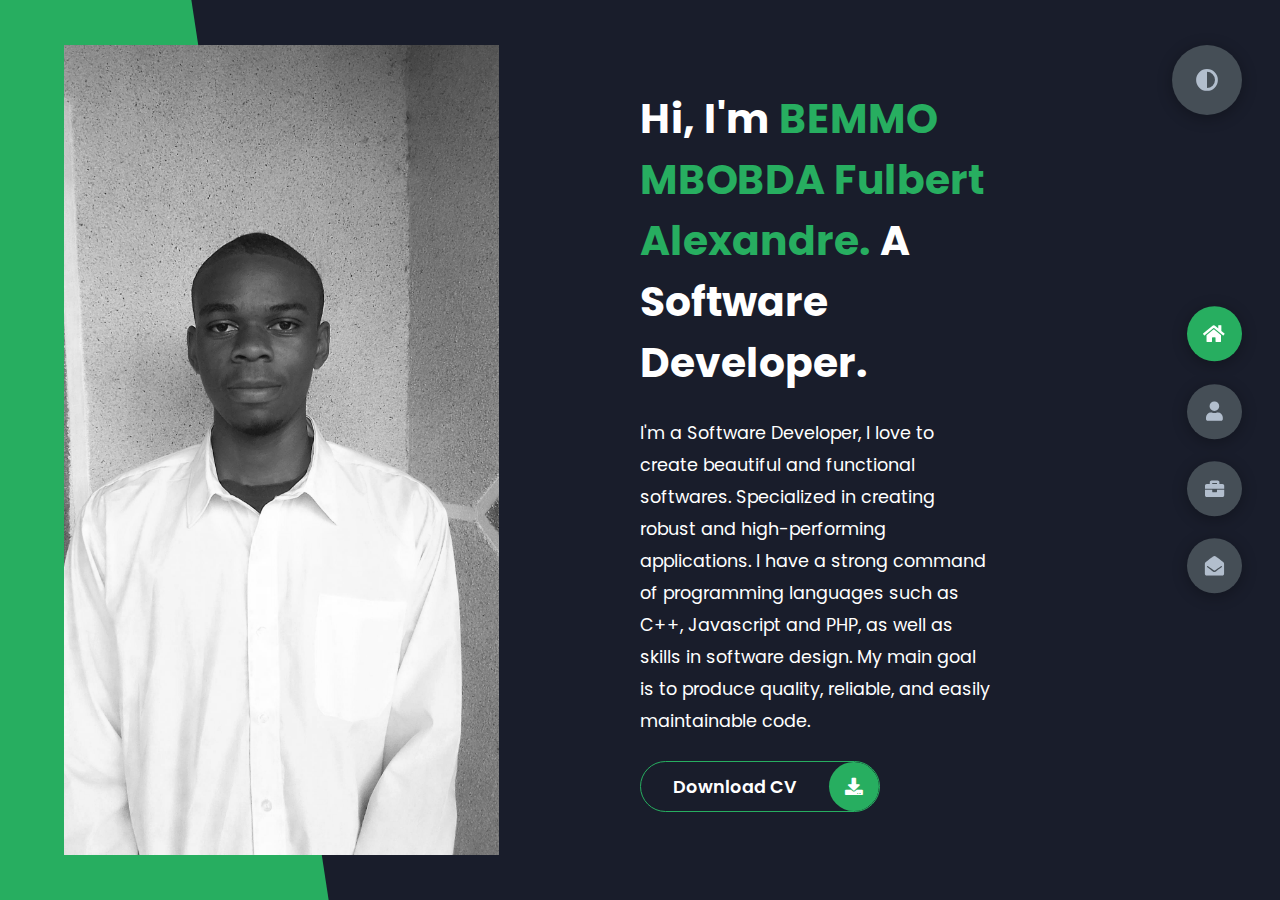
==== index.html @ bd7109de "first commit" ====
<!DOCTYPE html>
<html lang="en">
<head>
    <meta charset="UTF-8">
    <meta http-equiv="X-UA-Compatible" content="IE=edge">
    <meta name="viewport" content="width=device-width, initial-scale=1.0">
    <title>BEMMO MBOBDA Fulbert Alexandre | Portfolio</title>
    <link rel="stylesheet" href="styles/styles.css">
    <link rel="preconnect" href="https://fonts.googleapis.com">
    <link rel="preconnect" href="https://fonts.gstatic.com" crossorigin>
    <link rel="stylesheet" href="https://cdnjs.cloudflare.com/ajax/libs/font-awesome/5.15.4/css/all.min.css" integrity="sha512-1ycn6IcaQQ40/MKBW2W4Rhis/DbILU74C1vSrLJxCq57o941Ym01SwNsOMqvEBFlcgUa6xLiPY/NS5R+E6ztJQ==" crossorigin="anonymous" referrerpolicy="no-referrer" />
    <link href="https://fonts.googleapis.com/css2?family=Poppins:wght@400;500;600;700;800&display=swap" rel="stylesheet">
</head>
<body class="main-content">
    <header class="container header active" id="home">
        <div class="header-content">
            <div class="left-header">
                <div class="h-shape"></div>
                <div class="image">
                    <img src="img/hero.png" alt="hero">
                </div>
            </div>
            <div class="right-header">
                <h1 class="name">
                    Hi, I'm <span>BEMMO MBOBDA Fulbert Alexandre.</span>
                    A Software Developer.
                </h1>
                <p>
                    I'm a Software Developer, I love to create beautiful and functional softwares.
                    Specialized in creating robust and high-performing applications. I have a strong command of programming languages such as C++, Javascript and PHP, as well as skills in software design. My main goal is to produce quality, reliable, and easily maintainable code.
                </p>
                <div class="btn-con">
                    <a href="https://pdfhost.io/v/vjZk5BAKe_cv_BEMMO_MBOBDA_new" class="main-btn">
                        <span class="btn-text">Download CV</span>
                        <span class="btn-icon"><i class="fas fa-download"></i></span>
                    </a>
                </div>
            </div>
        </div>
    </header>
    <main>
        <section class="container about" id="about">
            <div class="main-title">
                <h2>About <span>me</span><span class="bg-text">my stats</span></h2>
            </div>
            <div class="about-container">
                <div class="left-about">
                    <h4>Information About me</h4>
                    <p>
                        I am a skilled software developer who has gained valuable experience in software creation and maintenance. I pursued an academic education in computer science at Fotso Victor Institute of Bandjoun University, where I successfully obtained my degree.
                        <br/><br/> Through this program, I developed a strong understanding of software engineering principles and practical programming skills. Throughout my professional journey, I have worked on various projects, allowing me to acquire expertise in designing and developing high-quality software applications.
                    </p>
                    <div class="btn-con">
                        <a href="https://pdfhost.io/v/vjZk5BAKe_cv_BEMMO_MBOBDA_new" class="main-btn">
                            <span class="btn-text">Download CV</span>
                            <span class="btn-icon"><i class="fas fa-download"></i></span>
                        </a>
                    </div>
                </div>
                <!--<div class="right-about">
                    <div class="about-item">
                        <div class="abt-text">
                            <p class="large-text">650+</p>
                            <p class="small-text">Projects <br /> Completed</p>
                        </div>
                    </div>
                    <div class="about-item">
                        <div class="abt-text">
                            <p class="large-text">10+</p>
                            <p class="small-text">Years of <br /> experience</p>
                        </div>
                    </div>
                    <div class="about-item">
                        <div class="abt-text">
                            <p class="large-text">300+</p>
                            <p class="small-text">Happy <br /> Clients</p>
                        </div>
                    </div>
                    <div class="about-item">
                        <div class="abt-text">
                            <p class="large-text">400+</p>
                            <p class="small-text">Customer <br /> reviews</p>
                        </div>
                    </div>
                </div>
            </div>-->
            <div class="about-stats">
                <h4 class="stat-title">My Skills</h4>
                <div class="progress-bars">
                    <div class="progress-bar">
                        <p class="prog-title">html5</p>
                        <div class="progress-con">
                            <p class="prog-text">80%</p>
                            <div class="progress">
                                <span class="html"></span>
                            </div>
                        </div>
                    </div>
                    <div class="progress-bar">
                        <p class="prog-title">css3</p>
                        <div class="progress-con">
                            <p class="prog-text">95%</p>
                            <div class="progress">
                                <span class="css"></span>
                            </div>
                        </div>
                    </div>
                    <div class="progress-bar">
                        <p class="prog-title">javascript</p>
                        <div class="progress-con">
                            <p class="prog-text">75%</p>
                            <div class="progress">
                                <span class="js"></span>
                            </div>
                        </div>
                    </div>
                    <div class="progress-bar">
                        <p class="prog-title">AngularJS</p>
                        <div class="progress-con">
                            <p class="prog-text">60%</p>
                            <div class="progress">
                                <span class="angular"></span>
                            </div>
                        </div>
                    </div>
                    <div class="progress-bar">
                        <p class="prog-title">NodeJS</p>
                        <div class="progress-con">
                            <p class="prog-text">60%</p>
                            <div class="progress">
                                <span class="node"></span>
                            </div>
                        </div>
                    </div>
                    <div class="progress-bar">
                        <p class="prog-title">PHP</p>
                        <div class="progress-con">
                            <p class="prog-text">75%</p>
                            <div class="progress">
                                <span class="php"></span>
                            </div>
                        </div>
                    </div>
                </div>
            </div>
            <h4 class="stat-title">My Timeline</h4>
            <div class="timeline">
                <div class="timeline-item">
                    <div class="tl-icon">
                        <i class="fas fa-briefcase"></i>
                    </div>
                    <p class="tl-duration">2022</p>
                    <h5>Computer Science Assistant<span> - Megasoft Sarl</span></h5>
                    <p>
                        In this role, I have been involved in several operations, including conducting trainings, performing tests, and developing functionalities for their recruitment platform.
                    </p>
                </div>
                
            </div>
        </section>
        <section class="container" id="portfolio">
            <div class="main-title">
                <h2>My <span>Portfolio</span><span class="bg-text">My Work</span></h2>
            </div>
            <p class="port-text">
                Here is some of my work that I've done in various programming languages.
            </p>
            <div class="portfolios">
                <div class="portfolio-item">
                    <div class="image">
                        <img src="img/port1.jpg" alt="">
                    </div>
                    <div class="hover-items">
                        <h3>Project Source</h3>
                        <div class="icons">
                            <a href="https://github.com/bemmoFulbert/artisans_relationnel_pfe" class="icon">
                                <i class="fab fa-github"></i>
                            </a>
                            <a href="https://oneclickwork.netlify.app/" class="icon">
                                <i class="fa fa-eye"></i>
                            </a>
                            <!--<a href="#" class="icon">
                                <i class="fab fa-youtube"></i>
                            </a>-->
                        </div>
                    </div>
                </div>
                <div class="portfolio-item">
                    <div class="image">
                        <img src="img/port2.jpg" alt="">
                    </div>
                    <div class="hover-items">
                        <h3>Project Source</h3>
                        <div class="icons">
                            <a href="https://github.com/bemmofulbert/mini-Mapping-manager" class="icon">
                                <i class="fab fa-github"></i>
                            </a>
                            <a href="https://web-mapping-bybemmo.netlify.app" class="icon">
                                <i class="fa fa-eye"></i>
                            </a>
                            <!--<a href="#" class="icon">
                                <i class="fab fa-youtube"></i>
                            </a>-->
                        </div>
                    </div>
                </div>
                <div class="portfolio-item">
                    <div class="image">
                        <img src="img/port3.jpg" alt="">
                    </div>
                    <div class="hover-items">
                        <h3>Project Source</h3>
                        <div class="icons">
                            <a href="https://github.com/bemmofulbert/Vernam_crypt_App" class="icon">
                                <i class="fab fa-github"></i>
                            </a>
                            <a href="https://drive.google.com/file/d/1dM6NeYhZx0k7aj2zr95EEn2MNGWi4FIO/view?usp=sharing" class="icon">
                                <i class="fa fa-eye"></i>
                            </a>
                            <!--<a href="#" class="icon">
                                <i class="fab fa-youtube"></i>
                            </a>-->
                        </div>
                    </div>
                </div>
                
            </div>
        </section>
        <!-- <section class="container" id="blogs">
            <div class="blogs-content">
                <div class="main-title">
                    <h2>My <span>Blogs</span><span class="bg-text">My Blogs</span></h2>
                </div>
                <div class="blogs">
                    <div class="blog">
                        <img src="img/port6.jpg" alt="">
                        <div class="blog-text">
                            <h4>
                                How to Create Your Own Website
                            </h4>
                            <p>
                                Lorem ipsum dolor sit, amet consectetur adipisicing elit. 
                                Doloribus natus voluptas, eos obcaecati recusandae amet?
                            </p>
                        </div>
                    </div>
                    <div class="blog">
                        <img src="img/blog1.jpg" alt="">
                        <div class="blog-text">
                            <h4>
                                How to Become an Expert in Web Design
                            </h4>
                            <p>
                                Lorem ipsum dolor sit, amet consectetur adipisicing elit. 
                                Doloribus natus voluptas, eos obcaecati recusandae amet?
                            </p>
                        </div>
                    </div>
                    <div class="blog">
                        <img src="img/blog2.jpg" alt="">
                        <div class="blog-text">
                            <h4>
                                Become a Web Designer in 10 Days
                            </h4>
                            <p>
                                Lorem ipsum dolor sit, amet consectetur adipisicing elit. 
                                Doloribus natus voluptas, eos obcaecati recusandae amet?
                            </p>
                        </div>
                    </div>
                    <div class="blog">
                        <img src="img/blog3.jpg" alt="">
                        <div class="blog-text">
                            <h4>
                                Debbuging made easy with Web Inspector
                            </h4>
                            <p>
                                Lorem ipsum dolor sit, amet consectetur adipisicing elit. 
                                Doloribus natus voluptas, eos obcaecati recusandae amet?
                            </p>
                        </div>
                    </div>
                    <div class="blog">
                        <img src="img/port1.jpg" alt="">
                        <div class="blog-text">
                            <h4>
                                Get started with Web Design and UI Design
                            </h4>
                            <p>
                                Lorem ipsum dolor sit, amet consectetur adipisicing elit. 
                                Doloribus natus voluptas, eos obcaecati recusandae amet?
                            </p>
                        </div>
                    </div>
                    <div class="blog">
                        <img src="img/port3.jpg" alt="">
                        <div class="blog-text">
                            <h4>
                                This is what you need to know about Web Design
                            </h4>
                            <p>
                                Lorem ipsum dolor sit, amet consectetur adipisicing elit. 
                                Doloribus natus voluptas, eos obcaecati recusandae amet?
                            </p>
                        </div>
                    </div>
                </div>
            </div>
        </section> -->
        <section class="container contact" id="contact">
            <div class="contact-container">
                <div class="main-title">
                    <h2>Contact <span>Me</span><span class="bg-text">Contact</span></h2>
                </div>
                <div class="contact-content-con">
                    <div class="left-contact">
                        <h4>Contact me here</h4>
                        <p>
                            More information for contact me.
                        </p>
                        <div class="contact-info">
                            <div class="contact-item">
                                <div class="icon">
                                    <i class="fas fa-map-marker-alt"></i>
                                    <span>Location</span>
                                </div>
                                <p>
                                    : Cameroon, Yaoundé
                                </p>
                            </div>
                            <div class="contact-item">
                                <div class="icon">
                                    <i class="fas fa-envelope"></i>
                                    <span>Email</span>
                                </div>
                                <p>
                                    <span>: bemmofulbert@gmail.com</span>
                                </p>
                            </div>
                            <div class="contact-item">
                                <div class="icon">
                                    <i class="fas fa-user-graduate"></i>
                                    <span>Education</span>
                                </div>
                                <p>
                                    <span>: IUT-FV, Bandjoun</span>
                                </p>
                            </div>
                            <div class="contact-item">
                                <div class="icon">
                                    <i class="fas fa-phone"></i>
                                    <span>Mobile Number</span>
                                </div>
                                <p>
                                    <span>: +237 682193157</span>
                                </p>
                            </div>
                            <div class="contact-item">
                                <div class="icon">
                                    <i class="fas fa-globe-africa"></i>
                                    <span>Languages</span>
                                </div>
                                <p>
                                    <span>: Afrikaans, Français, English</span>
                                </p>
                            </div>
                        </div>
                        <div class="contact-icons">
                            <div class="contact-icon">
                                <!--<a href="www.facebook.com" target="_blank">
                                    <i class="fab fa-facebook-f"></i>
                                </a>-->
                                <a href="https://twitter.com/BemmoFulbe22071" target="_blank">
                                    <i class="fab fa-twitter"></i>
                                </a>
                                <a href="https://www.linkedin.com/in/fulbert-alexandre-bemmo-mbobda-8a370023b/" target="_blank">
                                    <i class="fab fa-linkedin"></i>
                                </a>
                                <a href="https://github.com/bemmofulbert" target="_blank">
                                    <i class="fab fa-github"></i>
                                </a>
                                <!--<a href="#" target="_blank">
                                    <i class="fab fa-youtube"></i>
                                </a>-->
                            </div>
                        </div>
                    </div>
                    <div class="right-contact">
                        <form action="" class="contact-form" id="contact-form">
                            <div class="input-control i-c-2">
                                <input type="text" id="name_sender" required placeholder="YOUR NAME">
                                <input type="email" id="email_sender" required placeholder="YOUR EMAIL">
                            </div>
                            <div class="input-control">
                                <input type="text" id="subject_sender" required placeholder="ENTER SUBJECT">
                            </div>
                            <div class="input-control">
                                <textarea name="" cols="15" rows="8" id="message_sender" placeholder="Message Here..."></textarea>
                            </div>
                            <div class="submit-btn">
                            	<a class="main-btn">
                                    <input type="submit" class="btn-text" id="sendMail" value="Send Message" />
                                    <span class="btn-icon" id="butSendIcon" ><i class="fas fa-envelope"></i></span>
                                </a>
                            </div>
                            <br><br>
                            <div class="submit-btn">
                                <a href="https://pdfhost.io/v/vjZk5BAKe_cv_BEMMO_MBOBDA_new" class="main-btn">
                                    <span class="btn-text">Download CV</span>
                                    <span class="btn-icon"><i class="fas fa-download"></i></span>
                                </a>
                            </div>
                        </form>
                    </div>
                </div>
            </div>
        </section>
    </main>

    <div class="controls">
        <div class="control active-btn" data-id="home" >
            <i class="fas fa-home"></i>
        </div>
        <div class="control" data-id="about">
            <i class="fas fa-user"></i>
        </div>
        <div class="control" data-id="portfolio">
            <i class="fas fa-briefcase"></i>
        </div>
        <!--<div class="control" data-id="blogs">
            <i class="far fa-newspaper"></i>
        </div>-->
        <div class="control" data-id="contact">
            <i class="fas fa-envelope-open"></i>
        </div>
    </div>
    <div class="theme-btn">
        <i class="fas fa-adjust"></i>
    </div>
    <script src="app.js"></script>
    <script src="js/send_mail.js"></script>
</body>
</html>
---- styles/styles.css ----
* {
  margin: 0;
  padding: 0;
  box-sizing: border-box;
  list-style: none;
}

:root {
  --color-primary: #191d2b;
  --color-secondary: #27AE60;
  --color-white: #FFFFFF;
  --color-black: #000;
  --color-grey0: #f8f8f8;
  --color-grey-1: #dbe1e8;
  --color-grey-2: #b2becd;
  --color-grey-3: #6c7983;
  --color-grey-4: #454e56;
  --color-grey-5: #2a2e35;
  --color-grey-6: #12181b;
  --br-sm-2: 14px;
  --box-shadow-1: 0 3px 15px rgba(0,0,0,.3);
}

.light-mode {
  --color-primary: #FFFFFF;
  --color-secondary: #F56692;
  --color-white: #454e56;
  --color-black: #000;
  --color-grey0: #f8f8f8;
  --color-grey-1: #6c7983;
  --color-grey-2: #6c7983;
  --color-grey-3: #6c7983;
  --color-grey-4: #454e56;
  --color-grey-5: #f8f8f8;
  --color-grey-6: #12181b;
}

body {
  background-color: var(--color-primary);
  font-family: "Poppins", sans-serif;
  font-size: 1.1rem;
  color: var(--color-white);
  transition: all 0.4s ease-in-out;
}

a {
  display: inline-block;
  text-decoration: none;
  color: inherit;
  font-family: inherit;
}

header {
  min-height: 100vh;
  color: var(--color-white);
  overflow: hidden;
  padding: 0 !important;
}

section {
  min-height: 100vh;
  width: 100%;
  position: absolute;
  left: 0;
  top: 0;
  padding: 3rem 18rem;
}

.container {
  display: none;
  transform: translateY(-100%) scale(0);
  transition: all 0.4s ease-in-out;
  background-color: var(--color-primary);
}

.active {
  display: block;
  animation: appear 1s ease-in-out;
  transform: translateY(0) scaleY(1);
}
@keyframes appear {
  0% {
    transform: translateY(-100%) scaleY(0);
  }
  100% {
    transform: translateY(0) scaleY(1);
  }
}

.controls {
  position: fixed;
  z-index: 10;
  top: 50%;
  right: 3%;
  display: flex;
  flex-direction: column;
  align-items: center;
  justify-content: center;
  transform: translateY(-50%);
}
.controls .control {
  padding: 1rem;
  cursor: pointer;
  background-color: var(--color-grey-4);
  width: 55px;
  height: 55px;
  border-radius: 50%;
  display: flex;
  justify-content: center;
  align-items: center;
  margin: 0.7rem 0;
  box-shadow: var(--box-shadow-1);
}
.controls .control i {
  font-size: 1.2rem;
  color: var(--color-grey-2);
  pointer-events: none;
}
.controls .active-btn {
  background-color: var(--color-secondary);
  transition: all 0.4s ease-in-out;
}
.controls .active-btn i {
  color: var(--color-white);
}

.theme-btn {
  top: 5%;
  right: 3%;
  width: 70px;
  height: 70px;
  border-radius: 50%;
  background-color: var(--color-grey-4);
  cursor: pointer;
  position: fixed;
  display: flex;
  justify-content: center;
  align-items: center;
  box-shadow: 0 3px 15px rgba(0, 0, 0, 0.3);
  transition: all 0.1s ease-in-out;
}
.theme-btn:active {
  transform: translateY(-3px);
}
.theme-btn i {
  font-size: 1.4rem;
  color: var(--color-grey-2);
  pointer-events: none;
}

/*Header-content*/
.header-content {
  display: grid;
  grid-template-columns: repeat(2, 1fr);
  min-height: 100vh;
}
.header-content .left-header {
  display: flex;
  align-items: center;
  position: relative;
}
.header-content .left-header .h-shape {
  transition: all 0.4s ease-in-out;
  width: 65%;
  height: 100%;
  background-color: var(--color-secondary);
  position: absolute;
  left: 0;
  top: 0;
  z-index: -1;
  clip-path: polygon(0 0, 46% 0, 79% 100%, 0% 100%);
}
.header-content .left-header .image {
  border-radius: var(--br-sm-2);
  height: 90%;
  width: 68%;
  margin-left: 4rem;
  background-color: var(--color-black);
  transition: all 0.4s ease-in-out;
}
.header-content .left-header .image img {
  width: 100%;
  height: 100%;
  object-fit: cover;
  transition: all 0.4s ease-in-out;
  filter: grayscale(100%);
}
.header-content .left-header .image img:hover {
  filter: grayscale(0);
}
.header-content .right-header {
  display: flex;
  flex-direction: column;
  justify-content: center;
  padding-right: 18rem;
}
.header-content .right-header .name {
  font-size: 2.55rem;
}
.header-content .right-header .name span {
  color: var(--color-secondary);
}
.header-content .right-header p {
  margin: 1.5rem 0;
  line-height: 2rem;
}

/*About*/
.about-container {
  display: grid;
  grid-template-columns: repeat(2, 1fr);
  padding-top: 3.5rem;
  padding-bottom: 5rem;
}
.about-container .right-about {
  display: grid;
  grid-template-columns: repeat(2, 1fr);
  grid-gap: 2rem;
}
.about-container .right-about .about-item {
  border: 1px solid var(--color-grey-5);
  border-radius: 5px;
  transition: all 0.4s ease-in-out;
  box-shadow: 1px 2px 15px rgba(0, 0, 0, 0.1);
}
.about-container .right-about .about-item:hover {
  cursor: default;
  transform: translateY(-5px);
  border: 1px solid var(--color-secondary);
  box-shadow: 1px 4px 15px rgba(0, 0, 0, 0.32);
}
.about-container .right-about .about-item .abt-text {
  padding: 1.5rem;
  display: flex;
  flex-direction: column;
}
.about-container .right-about .about-item .abt-text .large-text {
  font-size: 3rem;
  font-weight: 700;
  color: var(--color-secondary);
}
.about-container .right-about .about-item .abt-text .small-text {
  padding-left: 3rem;
  position: relative;
  text-transform: uppercase;
  font-size: 1.2rem;
  color: var(--color-grey-1);
  letter-spacing: 2px;
}
.about-container .right-about .about-item .abt-text .small-text::before {
  content: "";
  position: absolute;
  left: 0;
  top: 15px;
  width: 2rem;
  height: 2px;
  background-color: var(--color-grey-5);
}
.about-container .left-about {
  padding-right: 5rem;
}
.about-container .left-about p {
  line-height: 2rem;
  padding: 1rem;
  color: var(--color-grey-1);
}
.about-container .left-about h4 {
  font-size: 2rem;
  text-transform: uppercase;
}

.about-stats {
  padding-bottom: 4rem;
}
.about-stats .progress-bars {
  display: grid;
  grid-template-columns: repeat(2, 1fr);
  grid-gap: 2rem;
}
.about-stats .progress-bars .progress-bar {
  display: flex;
  flex-direction: column;
}
.about-stats .progress-bars .progress-bar .prog-title {
  text-transform: uppercase;
  font-weight: 500;
}
.about-stats .progress-bars .progress-bar .progress-con {
  display: flex;
  align-items: center;
}
.about-stats .progress-bars .progress-bar .progress-con .prog-text {
  color: var(--color-grey-2);
}
.about-stats .progress-bars .progress-bar .progress-con .progress {
  width: 100%;
  height: 0.45rem;
  background-color: var(--color-grey-4);
  margin-left: 1rem;
  position: relative;
}
.about-stats .progress-bars .progress-bar .progress-con .progress span {
  position: absolute;
  top: 0;
  left: 0;
  height: 100%;
  background-color: var(--color-secondary);
  transition: all 0.4s ease-in-out;
  width: 60%;
}
.about-stats .progress-bars .progress-bar .progress-con .progress .html {
  width: 80%;
}
.about-stats .progress-bars .progress-bar .progress-con .progress .css {
  width: 95%;
}
.about-stats .progress-bars .progress-bar .progress-con .progress .js {
  width: 75%;
}
.about-stats .progress-bars .progress-bar .progress-con .progress .angular {
  width: 60%;
}
.about-stats .progress-bars .progress-bar .progress-con .progress .node {
  width: 60%;
}
.about-stats .progress-bars .progress-bar .progress-con .progress .php {
  width: 75%;
}

.stat-title {
  text-transform: uppercase;
  font-size: 1.4rem;
  text-align: center;
  padding: 3.5rem 0;
  position: relative;
}
.stat-title::before {
  content: "";
  position: absolute;
  left: 50%;
  top: 0;
  width: 40%;
  height: 1px;
  background-color: var(--color-grey-5);
  transform: translateX(-50%);
}

/*Timeline*/
.timeline {
  display: grid;
  grid-template-columns: repeat(2, 1fr);
  grid-gap: 2rem;
  padding-bottom: 3rem;
}
.timeline .timeline-item {
  position: relative;
  padding-left: 3rem;
  border-left: 1px solid var(--color-grey-5);
}
.timeline .timeline-item .tl-icon {
  position: absolute;
  left: -27px;
  top: 0;
  background-color: var(--color-secondary);
  width: 50px;
  height: 50px;
  border-radius: 50%;
  display: flex;
  align-items: center;
  justify-content: center;
}
.timeline .timeline-item .tl-icon i {
  font-size: 1.3rem;
}
.timeline .timeline-item .tl-duration {
  padding: 0.2rem 0.6rem;
  background-color: var(--color-grey-5);
  border-radius: 15px;
  display: inline-block;
  font-size: 0.8rem;
  text-transform: uppercase;
  font-weight: 500;
}
.timeline .timeline-item h5 {
  padding: 1rem 0;
  text-transform: uppercase;
  font-size: 1.3rem;
  font-weight: 600;
}
.timeline .timeline-item h5 span {
  color: var(--color-grey-2);
  font-weight: 500;
  font-size: 1.2rem;
}
.timeline .timeline-item p {
  color: var(--color-grey-2);
}

.port-text {
  padding: 2rem 0;
  text-align: center;
}

.portfolios {
  display: grid;
  grid-template-columns: repeat(3, 1fr);
  grid-gap: 2rem;
  margin-top: 3rem;
}
.portfolios .portfolio-item {
  position: relative;
  border-radius: 15px;
}
.portfolios .portfolio-item img {
  width: 100%;
  height: 300px;
  object-fit: cover;
  border-radius: 15px;
}
.portfolios .portfolio-item .hover-items {
  width: 100%;
  height: 100%;
  background-color: var(--color-secondary);
  position: absolute;
  left: 0;
  top: 0;
  border-radius: 15px;
  display: flex;
  justify-content: center;
  align-items: center;
  flex-direction: column;
  opacity: 0;
  transform: scale(0);
  transition: all 0.4s ease-in-out;
}
.portfolios .portfolio-item .hover-items h3 {
  font-size: 1.5rem;
  color: var(--color-white);
  margin-bottom: 1.5rem;
}
.portfolios .portfolio-item .hover-items .icons {
  display: flex;
  justify-content: center;
  align-items: center;
}
.portfolios .portfolio-item .hover-items .icons .icon {
  background-color: var(--color-primary);
  border-radius: 50%;
  width: 50px;
  height: 50px;
  display: flex;
  align-items: center;
  justify-content: center;
  margin: 0 1rem;
  cursor: pointer;
  transition: all 0.4s ease-in-out;
}
.portfolios .portfolio-item .hover-items .icons .icon i {
  font-size: 1.5rem;
  color: var(--color-white);
  margin: 0 1rem;
}
.portfolios .portfolio-item .hover-items .icons .icon:hover {
  background-color: var(--color-white);
}
.portfolios .portfolio-item .hover-items .icons .icon:hover i {
  color: var(--color-primary);
}

.portfolio-item:hover .hover-items {
  opacity: 1;
  transform: scale(1);
}

.blogs {
  display: grid;
  grid-template-columns: repeat(3, 1fr);
  grid-gap: 2rem;
  margin-top: 3rem;
}
.blogs .blog {
  position: relative;
  background-color: var(--color-grey-5);
  border-radius: 5px;
  box-shadow: 1px 1px 20px rgba(0, 0, 0, 0.1);
  transition: all 0.4s ease-in-out;
}
.blogs .blog:hover {
  box-shadow: 1px 1px 20px rgba(0, 0, 0, 0.3);
  transform: translateY(-5px);
  transition: all 0.4s ease-in-out;
}
.blogs .blog:hover img {
  filter: grayscale(0);
  transform: scale(1.1);
  box-shadow: 0px 4px 15px rgba(0, 0, 0, 0.8);
}
.blogs .blog img {
  width: 100%;
  height: 300px;
  object-fit: cover;
  border-top-left-radius: 5px;
  border-top-right-radius: 5px;
  filter: grayscale(100%);
  transition: all 0.4s ease-in-out;
}
.blogs .blog .blog-text {
  margin-top: -7px;
  padding: 1.1rem;
  border-top: 8px solid var(--color-secondary);
}
.blogs .blog .blog-text h4 {
  font-size: 1.5rem;
  margin-bottom: 0.7rem;
  transition: all 0.4s ease-in-out;
  cursor: pointer;
}
.blogs .blog .blog-text h4:hover {
  color: var(--color-secondary);
}
.blogs .blog .blog-text p {
  color: var(--color-grey-2);
  line-height: 2rem;
  padding-bottom: 1rem;
}

.contact-content-con {
  display: flex;
  padding-top: 3.5rem;
}
.contact-content-con .left-contact {
  flex: 2;
}
.contact-content-con .left-contact h4 {
  margin-top: 1rem;
  font-size: 2rem;
  text-transform: uppercase;
}
.contact-content-con .left-contact p {
  margin: 1rem 0;
  line-height: 2rem;
}
.contact-content-con .left-contact .contact-info .contact-item {
  display: flex;
  align-items: center;
  justify-content: space-between;
}
.contact-content-con .left-contact .contact-info .contact-item p {
  margin: 0.3rem 0 !important;
  padding: 0 !important;
}
.contact-content-con .left-contact .contact-info .contact-item .icon {
  display: grid;
  grid-template-columns: 40px 1fr;
}
.contact-content-con .left-contact .contact-info .contact-item .icon i {
  display: flex;
  align-items: center;
  font-size: 1.3rem;
}
.contact-content-con .left-contact .contact-icon {
  display: flex;
  margin-top: 2rem;
}
.contact-content-con .left-contact .contact-icon a {
  display: flex;
  align-items: center;
  color: var(--color-white);
  background-color: var(--color-grey-5);
  cursor: pointer;
  justify-content: center;
  width: 50px;
  height: 50px;
  border-radius: 50%;
  margin: 0 0.4rem;
  transition: all 0.4s ease-in-out;
}
.contact-content-con .left-contact .contact-icon a:hover {
  background-color: var(--color-secondary);
}
.contact-content-con .left-contact .contact-icon a:hover i {
  color: var(--color-primary);
}
.contact-content-con .left-contact .contact-icon a i {
  display: flex;
  align-items: center;
  justify-content: center;
  font-size: 1.3rem;
}
.contact-content-con .right-contact {
  flex: 3;
  margin-left: 3rem;
}
.contact-content-con .right-contact .input-control {
  margin: 1.5rem 0;
}
.contact-content-con .right-contact .input-control input, .contact-content-con .right-contact .input-control textarea {
  border-radius: 30px;
  font-weight: inherit;
  font-size: inherit;
  font-family: inherit;
  padding: 0.8rem 1.1rem;
  outline: none;
  border: none;
  background-color: var(--color-grey-5);
  width: 100%;
  color: var(--color-white);
  resize: none;
}
.contact-content-con .right-contact .i-c-2 {
  display: flex;
}
.contact-content-con .right-contact .i-c-2 :last-child {
  margin-left: 1.5rem;
}
.contact-content-con .right-contact .submit-btn {
  display: flex;
  justify-content: flex-start;
}

/*Independed components*/
.btn-con {
  display: flex;
  align-self: flex-start;
}

.main-btn {
  border-radius: 30px;
  color: inherit;
  font-weight: 600;
  position: relative;
  border: 1px solid var(--color-secondary);
  display: flex;
  align-self: flex-start;
  align-items: center;
  overflow: hidden;
}
.main-btn .btn-text {
  padding: 0 2rem;
}
.main-btn .btn-icon {
  background-color: var(--color-secondary);
  display: flex;
  align-items: center;
  justify-content: center;
  border-radius: 50%;
  padding: 1rem;
}
.main-btn::before {
  content: "";
  position: absolute;
  top: 0;
  right: 0;
  transform: translateX(100%);
  transition: all 0.4s ease-out;
  z-index: -1;
}
.main-btn:hover {
  transition: all 0.4s ease-out;
}
.main-btn:hover::before {
  width: 100%;
  height: 100%;
  background-color: var(--color-secondary);
  transform: translateX(0);
  transition: all 0.4s ease-out;
}

.main-title {
  text-align: center;
}
.main-title h2 {
  position: relative;
  text-transform: uppercase;
  font-size: 4rem;
  font-weight: 700;
}
.main-title h2 span {
  color: var(--color-secondary);
}
.main-title h2 .bg-text {
  position: absolute;
  top: 50%;
  left: 50%;
  color: var(--color-grey-5);
  transition: all 0.4s ease-in-out;
  z-index: -1;
  transform: translate(-50%, -50%);
  font-weight: 800;
  font-size: 6.3rem;
}

.about-container .left-about p {
  padding-left: 0;
}

@media screen and (max-width: 600px) {
  header {
    padding: 0 !important;
  }

  .theme-btn {
    width: 50px;
    height: 50px;
  }

  .header-content {
    grid-template-columns: repeat(1, 1fr);
    padding-bottom: 6rem;
  }

  .left-header .h-shape {
    display: none;
  }

  .right-header {
    grid-row: 1;
    padding-right: 0rem !important;
    width: 90%;
    margin: 0 auto;
  }
  .right-header .name {
    font-size: 2.5rem !important;
    text-align: center;
    padding-top: 3rem;
  }

  .header-content .left-header .image {
    margin: 0 auto;
    width: 90%;
  }

  .controls {
    top: auto;
    bottom: 0;
    flex-direction: row;
    justify-content: center;
    left: 50%;
    transform: translateX(-50%);
    width: 100%;
    background-color: var(--color-grey-5);
  }
  .controls .control {
    margin: 1rem 0.3rem;
  }

  .about-container {
    grid-template-columns: repeat(1, 1fr);
  }
  .about-container .right-about {
    grid-template-columns: repeat(1, 1fr);
    padding-top: 2.5rem;
  }
  .about-container .left-about {
    padding-right: 0;
  }
  .about-container .left-about p {
    padding-left: 0;
  }

  .timeline {
    grid-template-columns: repeat(1, 1fr);
    padding-bottom: 6rem;
  }

  .container {
    padding: 2rem 2.5rem !important;
  }

  .about-stats .progress-bars {
    grid-template-columns: repeat(1, 1fr);
  }

  .portfolios {
    grid-template-columns: repeat(1, 1fr);
    padding-bottom: 6rem;
    margin-top: 1rem;
  }

  .blogs {
    grid-template-columns: repeat(1, 1fr);
    padding-bottom: 6rem;
  }

  .contact-content-con {
    flex-direction: column;
  }
  .contact-content-con .right-contact {
    margin-left: 0;
    margin-top: 2.5rem;
  }

  .contact-content-con .right-contact .i-c-2 {
    flex-direction: column;
  }

  .contact-content-con .right-contact .i-c-2 :last-child {
    margin-left: 0;
    margin-top: 1.5rem;
  }

  .contact-content-con .right-contact {
    margin-bottom: 6rem;
  }

  .contact-item {
    flex-direction: column;
    margin: 1rem 0;
  }
  .contact-item p {
    font-size: 15px;
    color: var(--color-grey-2);
  }
  .contact-item span {
    font-size: 15px;
  }
  .contact-item .icon {
    grid-template-columns: 25px 1fr;
  }

  .main-title h2 {
    font-size: 2rem;
  }
  .main-title h2 span {
    font-size: 2.3rem;
  }
  .main-title h2 .bg-text {
    font-size: 2.3rem;
  }
}
@media screen and (max-width: 1432px) {
  .container {
    padding: 7rem 11rem;
  }

  .contact-content-con {
    flex-direction: column;
  }
  .contact-content-con .right-contact {
    margin-left: 0;
    margin-top: 2.5rem;
  }

  .contact-content-con .right-contact .i-c-2 {
    flex-direction: column;
  }

  .contact-content-con .right-contact .i-c-2 :last-child {
    margin-left: 0;
    margin-top: 1.5rem;
  }

  .contact-content-con .right-contact {
    margin-bottom: 6rem;
  }

  .main-title h2 .bg-text {
    font-size: 5.5rem;
  }
}
@media screen and (max-width: 1250px) {
  .blogs {
    grid-template-columns: repeat(2, 1fr);
    margin-top: 6rem;
  }

  .portfolios {
    grid-template-columns: repeat(2, 1fr);
  }

  .header-content .right-header {
    padding-right: 9rem;
  }
}
@media screen and (max-width: 660px) {
  .blogs {
    grid-template-columns: repeat(1, 1fr);
  }

  .portfolios {
    grid-template-columns: repeat(1, 1fr);
  }
}
@media screen and (max-width: 1070px) {
  .about-container {
    grid-template-columns: repeat(1, 1fr);
  }
  .about-container .right-about {
    padding-top: 2.5rem;
  }

  .main-title h2 {
    font-size: 4rem;
  }
  .main-title h2 span {
    font-size: 4rem;
  }
  .main-title h2 .bg-text {
    font-size: 4.5rem;
  }
}
@media screen and (max-width: 970px) {
  .container {
    padding: 7rem 6rem;
  }

  .about-container .left-about {
    padding-right: 0rem;
  }

  .header-content {
    grid-template-columns: repeat(1, 1fr);
    padding-bottom: 6rem;
  }

  .left-header .h-shape {
    display: none;
  }
  .left-header .image {
    width: 90% !important;
    margin: 0 auto !important;
  }

  .right-header {
    grid-row: 1;
    padding-right: 0rem !important;
    width: 90%;
    margin: 0 auto;
  }
  .right-header .name {
    font-size: 2.5rem !important;
    text-align: center;
    padding-top: 3rem;
  }
}
@media screen and (max-width: 700px) {
  .container {
    padding: 7rem 3rem;
  }

  .about-stats .progress-bars {
    grid-template-columns: repeat(1, 1fr);
  }

  .about-container .right-about {
    grid-template-columns: repeat(1, 1fr);
  }

  .timeline {
    grid-template-columns: repeat(1, 1fr);
  }

  .main-title h2 {
    font-size: 3rem;
  }
  .main-title h2 span {
    font-size: 3rem;
  }
  .main-title h2 .bg-text {
    font-size: 4rem;
  }
}

input[class="btn-text"] {
	border : none;
	background: none;
	color: white;
	color: inherit;
	font-weight: 600;
	font-family: inherit;
	font-size: 1.1rem;
	height: 110%;
	cursor: pointer;
}

/*# sourceMappingURL=styles.css.map */
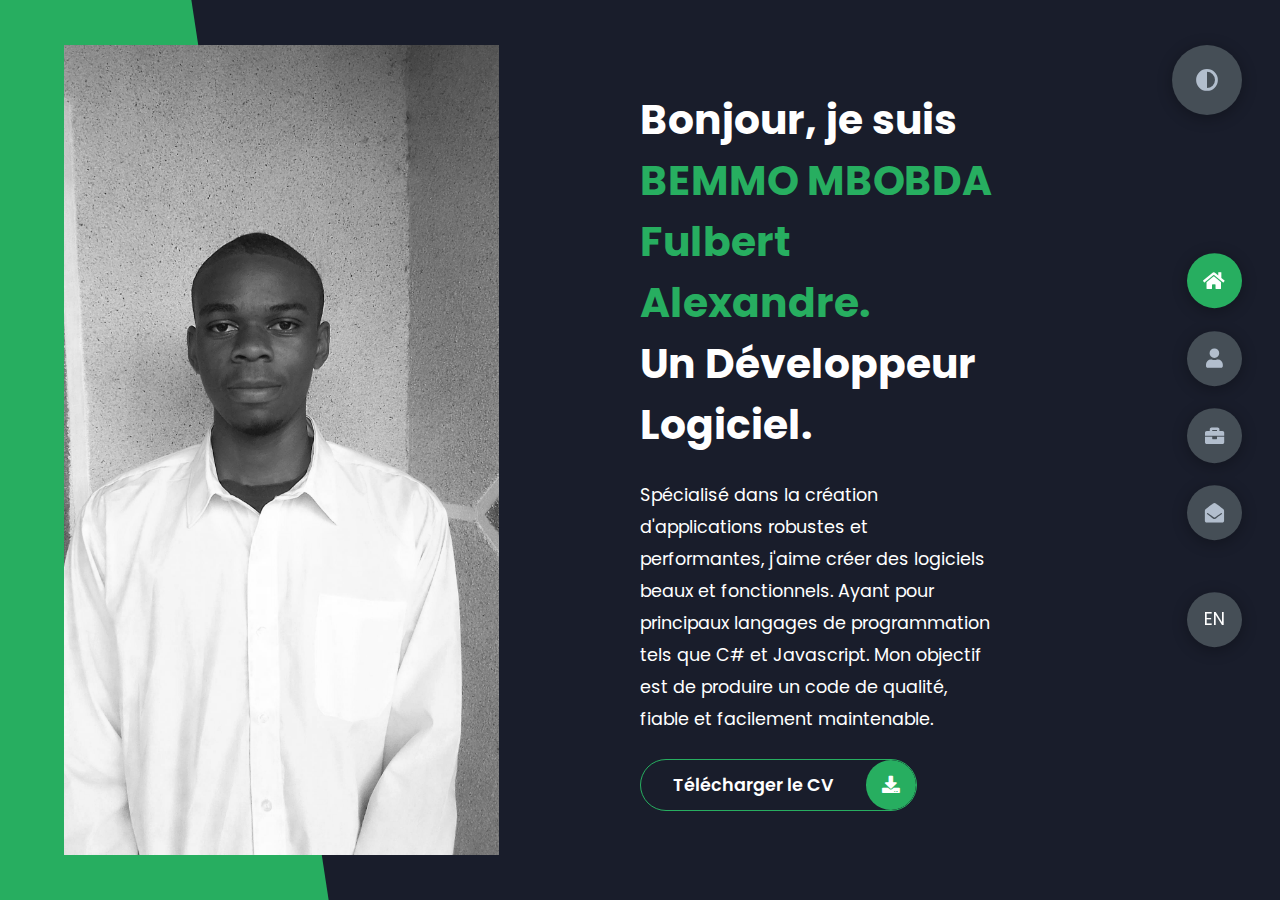
==== commit 70f0839e: "updates of carrier and lang" ====
--- a/index.html
+++ b/index.html
@@ -1,5 +1,5 @@
 <!DOCTYPE html>
-<html lang="en">
+<html lang="fr">
 <head>
     <meta charset="UTF-8">
     <meta http-equiv="X-UA-Compatible" content="IE=edge">
@@ -17,21 +17,21 @@
             <div class="left-header">
                 <div class="h-shape"></div>
                 <div class="image">
-                    <img src="img/hero.png" alt="hero">
+                    <img src="img/hero.png" alt="BEMMO MBOBDA Fulbert Alexandre">
                 </div>
             </div>
             <div class="right-header">
                 <h1 class="name">
-                    Hi, I'm <span>BEMMO MBOBDA Fulbert Alexandre.</span>
-                    A Software Developer.
+                    Bonjour, je suis <span>BEMMO MBOBDA Fulbert Alexandre.</span><br>
+                    Un Développeur Logiciel.
                 </h1>
                 <p>
-                    I'm a Software Developer, I love to create beautiful and functional softwares.
-                    Specialized in creating robust and high-performing applications. I have a strong command of programming languages such as C++, Javascript and PHP, as well as skills in software design. My main goal is to produce quality, reliable, and easily maintainable code.
+                    Spécialisé dans la création d'applications robustes et performantes, j'aime créer des logiciels beaux et fonctionnels.
+                    Ayant pour principaux langages de programmation tels que C# et Javascript. Mon objectif est de produire un code de qualité, fiable et facilement maintenable.
                 </p>
                 <div class="btn-con">
-                    <a href="https://pdfhost.io/v/vjZk5BAKe_cv_BEMMO_MBOBDA_new" class="main-btn">
-                        <span class="btn-text">Download CV</span>
+                    <a href="https://pdfhost.io/v/aXC4pAhF9_BEMMO_MBOBDA_cv" class="main-btn">
+                        <span class="btn-text">Télécharger le CV</span>
                         <span class="btn-icon"><i class="fas fa-download"></i></span>
                     </a>
                 </div>
@@ -41,175 +41,237 @@
     <main>
         <section class="container about" id="about">
             <div class="main-title">
-                <h2>About <span>me</span><span class="bg-text">my stats</span></h2>
+                <h2>À <span>propos</span><span class="bg-text">mes Stats</span></h2>
             </div>
             <div class="about-container">
                 <div class="left-about">
-                    <h4>Information About me</h4>
+                    <h4>Informations à mon sujet</h4>
                     <p>
-                        I am a skilled software developer who has gained valuable experience in software creation and maintenance. I pursued an academic education in computer science at Fotso Victor Institute of Bandjoun University, where I successfully obtained my degree.
-                        <br/><br/> Through this program, I developed a strong understanding of software engineering principles and practical programming skills. Throughout my professional journey, I have worked on various projects, allowing me to acquire expertise in designing and developing high-quality software applications.
+                        Je suis un développeur logiciel qualifié qui a acquis une expérience précieuse dans la création et la maintenance de logiciels. J'ai suivi une formation académique en informatique à l'Institut Fotso Victor de l'Université de Bandjoun, où j'ai obtenu un DUT puis une licence informatique.
+                        <br/><br/> Grâce à ce programme, j'ai développé une solide compréhension des principes de l'ingénierie logicielle et des compétences pratiques en programmation. Tout au long de mon parcours professionnel, j'ai travaillé sur divers projets, ce qui m'a permis d'acquérir une expertise dans la conception et le développement d'applications logicielles de haute qualité.
                     </p>
                     <div class="btn-con">
-                        <a href="https://pdfhost.io/v/vjZk5BAKe_cv_BEMMO_MBOBDA_new" class="main-btn">
-                            <span class="btn-text">Download CV</span>
+                        <a href="https://pdfhost.io/v/aXC4pAhF9_BEMMO_MBOBDA_cv" class="main-btn">
+                            <span class="btn-text">Télécharger le CV</span>
                             <span class="btn-icon"><i class="fas fa-download"></i></span>
                         </a>
                     </div>
                 </div>
-                <!--<div class="right-about">
-                    <div class="about-item">
-                        <div class="abt-text">
-                            <p class="large-text">650+</p>
-                            <p class="small-text">Projects <br /> Completed</p>
-                        </div>
-                    </div>
-                    <div class="about-item">
-                        <div class="abt-text">
-                            <p class="large-text">10+</p>
-                            <p class="small-text">Years of <br /> experience</p>
-                        </div>
-                    </div>
-                    <div class="about-item">
-                        <div class="abt-text">
-                            <p class="large-text">300+</p>
-                            <p class="small-text">Happy <br /> Clients</p>
-                        </div>
-                    </div>
-                    <div class="about-item">
-                        <div class="abt-text">
-                            <p class="large-text">400+</p>
-                            <p class="small-text">Customer <br /> reviews</p>
-                        </div>
-                    </div>
-                </div>
-            </div>-->
-            <div class="about-stats">
-                <h4 class="stat-title">My Skills</h4>
-                <div class="progress-bars">
-                    <div class="progress-bar">
-                        <p class="prog-title">html5</p>
-                        <div class="progress-con">
-                            <p class="prog-text">80%</p>
-                            <div class="progress">
-                                <span class="html"></span>
-                            </div>
-                        </div>
-                    </div>
-                    <div class="progress-bar">
-                        <p class="prog-title">css3</p>
-                        <div class="progress-con">
-                            <p class="prog-text">95%</p>
-                            <div class="progress">
-                                <span class="css"></span>
-                            </div>
-                        </div>
-                    </div>
-                    <div class="progress-bar">
-                        <p class="prog-title">javascript</p>
-                        <div class="progress-con">
-                            <p class="prog-text">75%</p>
-                            <div class="progress">
-                                <span class="js"></span>
-                            </div>
-                        </div>
-                    </div>
-                    <div class="progress-bar">
-                        <p class="prog-title">AngularJS</p>
-                        <div class="progress-con">
-                            <p class="prog-text">60%</p>
-                            <div class="progress">
-                                <span class="angular"></span>
-                            </div>
-                        </div>
-                    </div>
-                    <div class="progress-bar">
-                        <p class="prog-title">NodeJS</p>
-                        <div class="progress-con">
-                            <p class="prog-text">60%</p>
-                            <div class="progress">
-                                <span class="node"></span>
-                            </div>
-                        </div>
-                    </div>
-                    <div class="progress-bar">
-                        <p class="prog-title">PHP</p>
-                        <div class="progress-con">
-                            <p class="prog-text">75%</p>
-                            <div class="progress">
-                                <span class="php"></span>
-                            </div>
-                        </div>
-                    </div>
-                </div>
-            </div>
-            <h4 class="stat-title">My Timeline</h4>
-            <div class="timeline">
-                <div class="timeline-item">
-                    <div class="tl-icon">
-                        <i class="fas fa-briefcase"></i>
-                    </div>
-                    <p class="tl-duration">2022</p>
-                    <h5>Computer Science Assistant<span> - Megasoft Sarl</span></h5>
-                    <p>
-                        In this role, I have been involved in several operations, including conducting trainings, performing tests, and developing functionalities for their recruitment platform.
-                    </p>
-                </div>
-                
+                <div class="about-stats">
+                    <h4 class="stat-title">Mes Compétences</h4>
+                    <div class="progress-bars">
+                        <div class="progress-bar">
+                            <p class="prog-title">html</p>
+                            <div class="progress-con">
+                                <p class="prog-text">90%</p>
+                                <div class="progress">
+                                    <span class="html"></span>
+                                </div>
+                            </div>
+                        </div>
+                        <div class="progress-bar">
+                            <p class="prog-title">css</p>
+                            <div class="progress-con">
+                                <p class="prog-text">95%</p>
+                                <div class="progress">
+                                    <span class="css"></span>
+                                </div>
+                            </div>
+                        </div>
+                        <div class="progress-bar">
+                            <p class="prog-title">javascript</p>
+                            <div class="progress-con">
+                                <p class="prog-text">80%</p>
+                                <div class="progress">
+                                    <span class="js"></span>
+                                </div>
+                            </div>
+                        </div>
+                        <div class="progress-bar">
+                            <p class="prog-title">AngularJS</p>
+                            <div class="progress-con">
+                                <p class="prog-text">75%</p>
+                                <div class="progress">
+                                    <span class="angular"></span>
+                                </div>
+                            </div>
+                        </div>
+                        <div class="progress-bar">
+                            <p class="prog-title">VueJS</p>
+                            <div class="progress-con">
+                                <p class="prog-text">75%</p>
+                                <div class="progress">
+                                    <span class="vue"></span>
+                                </div>
+                            </div>
+                        </div>
+                        <div class="progress-bar">
+                            <p class="prog-title">NodeJS</p>
+                            <div class="progress-con">
+                                <p class="prog-text">87%</p>
+                                <div class="progress">
+                                    <span class="node"></span>
+                                </div>
+                            </div>
+                        </div>
+                        <div class="progress-bar">
+                            <p class="prog-title">C#</p>
+                            <div class="progress-con">
+                                <p class="prog-text">70%</p>
+                                <div class="progress">
+                                    <span class="csharp"></span>
+                                </div>
+                            </div>
+                        </div>
+                        <div class="progress-bar">
+                            <p class="prog-title">ASP.NET</p>
+                            <div class="progress-con">
+                                <p class="prog-text">65%</p>
+                                <div class="progress">
+                                    <span class="asp"></span>
+                                </div>
+                            </div>
+                        </div>
+                        <div class="progress-bar">
+                            <p class="prog-title">SQL</p>
+                            <div class="progress-con">
+                                <p class="prog-text">85%</p>
+                                <div class="progress">
+                                    <span class="sql"></span>
+                                </div>
+                            </div>
+                        </div>
+                    </div>
+                </div>
+                <h4 class="stat-title">Mon Parcours</h4>
+                <div class="timeline">
+                    <div class="timeline-item">
+                        <div class="tl-icon">
+                            <i class="fas fa-briefcase"></i>
+                        </div>
+                        <p class="tl-duration">2022</p>
+                        <h5>WEB DEVELOPER<span> Megasoft Sarl</span></h5>
+                        <p>
+                            Dans ce rôle, j'ai été impliqué dans plusieurs opérations, dont la conduite de formations, 
+                            la réalisation de tests et le développement de nouvelle fonctionnalités pour leur plateforme de recrutement.
+                        </p>
+                    </div>
+                    <div class="timeline-item">
+                        <div class="tl-icon">
+                            <i class="fas fa-briefcase"></i>
+                        </div>
+                        <p class="tl-duration">2023</p>
+                        <h5>FULLSTACK DEVELOPER<span> FREELANCE</span></h5>
+                        <p>
+                            J'ai eu a participer au développement d’une plateforme de
+                            mise en relation des artisans avec leurs clients
+                        </p>
+                    </div>
+                    <div class="timeline-item">
+                        <div class="tl-icon">
+                            <i class="fas fa-briefcase"></i>
+                        </div>
+                        <p class="tl-duration">2023</p>
+                        <h5>ESTENLIGNE SARL<span> C DEVELOPER</span></h5>
+                        <p>
+                            Participation au développement d'un Framework de développement web par l'implémentation d'un module Apache
+                        </p>
+                    </div>
+                    <div class="timeline-item">
+                        <div class="tl-icon">
+                            <i class="fas fa-briefcase"></i>
+                        </div>
+                        <p class="tl-duration">2024</p>
+                        <h5>STOCKWARE AFRIQUE<span> PROPRIETAIRE</span></h5>
+                        <p>
+                            Développement et vente d’un SAAS de gestion de stock simplifié pour le contexte africain
+                        </p>
+                    </div>
+                    <div class="timeline-item">
+                        <div class="tl-icon">
+                            <i class="fas fa-briefcase"></i>
+                        </div>
+                        <p class="tl-duration">2025</p>
+                        <h5>ESTENLIGNE SARL<span> DOTNET DEVELOPER</span></h5>
+                        <p>
+                            Mon rôle a été de corriger des bugs sur une application permettant de contrôler et surveiller l'accès à des propriétés en location ou à une résidence
+                        </p>
+                    </div>
+                </div>
             </div>
         </section>
         <section class="container" id="portfolio">
             <div class="main-title">
-                <h2>My <span>Portfolio</span><span class="bg-text">My Work</span></h2>
+                <h2>Mon <span>Portfolio</span><span class="bg-text">Mes Travaux</span></h2>
             </div>
             <p class="port-text">
-                Here is some of my work that I've done in various programming languages.
+                Voici quelques-uns de mes travaux réalisés dans divers langages de programmation.
             </p>
             <div class="portfolios">
                 <div class="portfolio-item">
                     <div class="image">
-                        <img src="img/port1.jpg" alt="">
-                    </div>
-                    <div class="hover-items">
-                        <h3>Project Source</h3>
+                        <img src="img/port7.png" alt="Stockware">
+                    </div>
+                    <div class="hover-items">
+                        <h3>Stockware</h3>
+                        <div class="icons">
+                            <a href="https://stockware.sassayer.com/" class="icon">
+                                <i class="fa fa-eye"></i>
+                            </a>
+                        </div>
+                    </div>
+                </div>
+                <div class="portfolio-item">
+                    <div class="image">
+                        <img src="img/port1.jpg" alt="Mis en relation des artisans et leurs clients">
+                    </div>
+                    <div class="hover-items">
+                        <h3>Mis en relation des artisans et leurs clients</h3>
                         <div class="icons">
                             <a href="https://github.com/bemmoFulbert/artisans_relationnel_pfe" class="icon">
                                 <i class="fab fa-github"></i>
                             </a>
-                            <a href="https://oneclickwork.netlify.app/" class="icon">
-                                <i class="fa fa-eye"></i>
-                            </a>
-                            <!--<a href="#" class="icon">
-                                <i class="fab fa-youtube"></i>
-                            </a>-->
-                        </div>
-                    </div>
-                </div>
-                <div class="portfolio-item">
-                    <div class="image">
-                        <img src="img/port2.jpg" alt="">
-                    </div>
-                    <div class="hover-items">
-                        <h3>Project Source</h3>
+                            <!-- <a href="https://oneclickwork.netlify.app/" class="icon">
+                                <i class="fa fa-eye"></i>
+                            </a> -->
+                        </div>
+                    </div>
+                </div>
+                <div class="portfolio-item">
+                    <div class="image">
+                        <img src="img/port4.png" alt="Task Manager">
+                    </div>
+                    <div class="hover-items">
+                        <h3>Task Manager</h3>
+                        <div class="icons">
+                            <a href="https://taskmanager.estenligne.com" class="icon">
+                                <i class="fa fa-eye"></i>
+                            </a>
+                        </div>
+                    </div>
+                </div>
+                <div class="portfolio-item">
+                    <div class="image">
+                        <img src="img/port2.jpg" alt="Web Mapping">
+                    </div>
+                    <div class="hover-items">
+                        <h3>Web Mapping</h3>
                         <div class="icons">
                             <a href="https://github.com/bemmofulbert/mini-Mapping-manager" class="icon">
                                 <i class="fab fa-github"></i>
                             </a>
-                            <a href="https://web-mapping-bybemmo.netlify.app" class="icon">
-                                <i class="fa fa-eye"></i>
-                            </a>
-                            <!--<a href="#" class="icon">
-                                <i class="fab fa-youtube"></i>
-                            </a>-->
-                        </div>
-                    </div>
-                </div>
-                <div class="portfolio-item">
-                    <div class="image">
-                        <img src="img/port3.jpg" alt="">
-                    </div>
-                    <div class="hover-items">
-                        <h3>Project Source</h3>
+                            <a href="https://web-map2.netlify.app" class="icon">
+                                <i class="fa fa-eye"></i>
+                            </a>
+                        </div>
+                    </div>
+                </div>
+                <div class="portfolio-item">
+                    <div class="image">
+                        <img src="img/port3.jpg" alt="Cryptocraphie avec le chiffre de Vernam">
+                    </div>
+                    <div class="hover-items">
+                        <h3>Cryptocraphie avec le chiffre de Vernam</h3>
                         <div class="icons">
                             <a href="https://github.com/bemmofulbert/Vernam_crypt_App" class="icon">
                                 <i class="fab fa-github"></i>
@@ -217,115 +279,59 @@
                             <a href="https://drive.google.com/file/d/1dM6NeYhZx0k7aj2zr95EEn2MNGWi4FIO/view?usp=sharing" class="icon">
                                 <i class="fa fa-eye"></i>
                             </a>
-                            <!--<a href="#" class="icon">
-                                <i class="fab fa-youtube"></i>
-                            </a>-->
-                        </div>
-                    </div>
-                </div>
-                
+                        </div>
+                    </div>
+                </div>
+                <div class="portfolio-item">
+                    <div class="image">
+                        <img src="img/port6.png" alt="Mini Biblio">
+                    </div>
+                    <div class="hover-items">
+                        <h3>Mini Biblio</h3>
+                        <div class="icons">
+                            <a href="https://github.com/bemmofulbert/miniBiblio" class="icon">
+                                <i class="fab fa-github"></i>
+                            </a>
+                            <a href="https://minibiblio.netlify.app" class="icon">
+                                <i class="fa fa-eye"></i>
+                            </a>
+                        </div>
+                    </div>
+                </div>
+                <div class="portfolio-item">
+                    <div class="image">
+                        <img src="img/port5.png" alt="Wordle">
+                    </div>
+                    <div class="hover-items">
+                        <h3>Wordle</h3>
+                        <div class="icons">
+                            <a href="https://github.com/bemmofulbert/AyoWordFinder" class="icon">
+                                <i class="fab fa-github"></i>
+                            </a>
+                        </div>
+                    </div>
+                </div>
             </div>
         </section>
-        <!-- <section class="container" id="blogs">
-            <div class="blogs-content">
-                <div class="main-title">
-                    <h2>My <span>Blogs</span><span class="bg-text">My Blogs</span></h2>
-                </div>
-                <div class="blogs">
-                    <div class="blog">
-                        <img src="img/port6.jpg" alt="">
-                        <div class="blog-text">
-                            <h4>
-                                How to Create Your Own Website
-                            </h4>
-                            <p>
-                                Lorem ipsum dolor sit, amet consectetur adipisicing elit. 
-                                Doloribus natus voluptas, eos obcaecati recusandae amet?
-                            </p>
-                        </div>
-                    </div>
-                    <div class="blog">
-                        <img src="img/blog1.jpg" alt="">
-                        <div class="blog-text">
-                            <h4>
-                                How to Become an Expert in Web Design
-                            </h4>
-                            <p>
-                                Lorem ipsum dolor sit, amet consectetur adipisicing elit. 
-                                Doloribus natus voluptas, eos obcaecati recusandae amet?
-                            </p>
-                        </div>
-                    </div>
-                    <div class="blog">
-                        <img src="img/blog2.jpg" alt="">
-                        <div class="blog-text">
-                            <h4>
-                                Become a Web Designer in 10 Days
-                            </h4>
-                            <p>
-                                Lorem ipsum dolor sit, amet consectetur adipisicing elit. 
-                                Doloribus natus voluptas, eos obcaecati recusandae amet?
-                            </p>
-                        </div>
-                    </div>
-                    <div class="blog">
-                        <img src="img/blog3.jpg" alt="">
-                        <div class="blog-text">
-                            <h4>
-                                Debbuging made easy with Web Inspector
-                            </h4>
-                            <p>
-                                Lorem ipsum dolor sit, amet consectetur adipisicing elit. 
-                                Doloribus natus voluptas, eos obcaecati recusandae amet?
-                            </p>
-                        </div>
-                    </div>
-                    <div class="blog">
-                        <img src="img/port1.jpg" alt="">
-                        <div class="blog-text">
-                            <h4>
-                                Get started with Web Design and UI Design
-                            </h4>
-                            <p>
-                                Lorem ipsum dolor sit, amet consectetur adipisicing elit. 
-                                Doloribus natus voluptas, eos obcaecati recusandae amet?
-                            </p>
-                        </div>
-                    </div>
-                    <div class="blog">
-                        <img src="img/port3.jpg" alt="">
-                        <div class="blog-text">
-                            <h4>
-                                This is what you need to know about Web Design
-                            </h4>
-                            <p>
-                                Lorem ipsum dolor sit, amet consectetur adipisicing elit. 
-                                Doloribus natus voluptas, eos obcaecati recusandae amet?
-                            </p>
-                        </div>
-                    </div>
-                </div>
-            </div>
-        </section> -->
         <section class="container contact" id="contact">
             <div class="contact-container">
                 <div class="main-title">
-                    <h2>Contact <span>Me</span><span class="bg-text">Contact</span></h2>
+                    <h2>Contactez <span>Moi</span><span class="bg-text">Contact</span></h2>
                 </div>
                 <div class="contact-content-con">
                     <div class="left-contact">
-                        <h4>Contact me here</h4>
-                        <p>
-                            More information for contact me.
+                        <h4>Contactez-moi ici</h4>
+                        <p>
+                            Plus d'informations pour me contacter.
                         </p>
                         <div class="contact-info">
                             <div class="contact-item">
                                 <div class="icon">
                                     <i class="fas fa-map-marker-alt"></i>
-                                    <span>Location</span>
+                                    <span>Localisation</span>
                                 </div>
                                 <p>
-                                    : Cameroon, Yaoundé
+                                    : Cameroun, Yaoundé
                                 </p>
                             </div>
                             <div class="contact-item">
@@ -340,7 +346,7 @@
                             <div class="contact-item">
                                 <div class="icon">
                                     <i class="fas fa-user-graduate"></i>
-                                    <span>Education</span>
+                                    <span>Éducation</span>
                                 </div>
                                 <p>
                                     <span>: IUT-FV, Bandjoun</span>
@@ -349,7 +355,7 @@
                             <div class="contact-item">
                                 <div class="icon">
                                     <i class="fas fa-phone"></i>
-                                    <span>Mobile Number</span>
+                                    <span>Numéro de Mobile</span>
                                 </div>
                                 <p>
                                     <span>: +237 682193157</span>
@@ -358,18 +364,15 @@
                             <div class="contact-item">
                                 <div class="icon">
                                     <i class="fas fa-globe-africa"></i>
-                                    <span>Languages</span>
+                                    <span>Langues</span>
                                 </div>
                                 <p>
-                                    <span>: Afrikaans, Français, English</span>
+                                    <span>: Afrikaans, Français, Anglais</span>
                                 </p>
                             </div>
                         </div>
                         <div class="contact-icons">
                             <div class="contact-icon">
-                                <!--<a href="www.facebook.com" target="_blank">
-                                    <i class="fab fa-facebook-f"></i>
-                                </a>-->
                                 <a href="https://twitter.com/BemmoFulbe22071" target="_blank">
                                     <i class="fab fa-twitter"></i>
                                 </a>
@@ -379,34 +382,34 @@
                                 <a href="https://github.com/bemmofulbert" target="_blank">
                                     <i class="fab fa-github"></i>
                                 </a>
-                                <!--<a href="#" target="_blank">
-                                    <i class="fab fa-youtube"></i>
-                                </a>-->
+                                <a href="https://app.daily.dev/fulbertalexandre" target="_blank">
+                                    <img src="img/daily_dev.png" class="fab"></img>
+                                </a>
                             </div>
                         </div>
                     </div>
                     <div class="right-contact">
                         <form action="" class="contact-form" id="contact-form">
                             <div class="input-control i-c-2">
-                                <input type="text" id="name_sender" required placeholder="YOUR NAME">
-                                <input type="email" id="email_sender" required placeholder="YOUR EMAIL">
+                                <input type="text" id="name_sender" required placeholder="VOTRE NOM">
+                                <input type="email" id="email_sender" required placeholder="VOTRE EMAIL">
                             </div>
                             <div class="input-control">
-                                <input type="text" id="subject_sender" required placeholder="ENTER SUBJECT">
+                                <input type="text" id="subject_sender" required placeholder="ENTRER LE SUJET">
                             </div>
                             <div class="input-control">
-                                <textarea name="" cols="15" rows="8" id="message_sender" placeholder="Message Here..."></textarea>
+                                <textarea name="" cols="15" rows="8" id="message_sender" placeholder="Message ici..."></textarea>
                             </div>
                             <div class="submit-btn">
-                            	<a class="main-btn">
-                                    <input type="submit" class="btn-text" id="sendMail" value="Send Message" />
-                                    <span class="btn-icon" id="butSendIcon" ><i class="fas fa-envelope"></i></span>
+                                <a class="main-btn">
+                                    <input type="submit" class="btn-text" id="sendMail" value="Envoyer le Message" />
+                                    <span class="btn-icon" id="butSendIcon"><i class="fas fa-envelope"></i></span>
                                 </a>
                             </div>
                             <br><br>
                             <div class="submit-btn">
-                                <a href="https://pdfhost.io/v/vjZk5BAKe_cv_BEMMO_MBOBDA_new" class="main-btn">
-                                    <span class="btn-text">Download CV</span>
+                                <a href="https://pdfhost.io/v/aXC4pAhF9_BEMMO_MBOBDA_cv" class="main-btn">
+                                    <span class="btn-text">Télécharger le CV</span>
                                     <span class="btn-icon"><i class="fas fa-download"></i></span>
                                 </a>
                             </div>
@@ -418,20 +421,20 @@
     </main>
 
     <div class="controls">
-        <div class="control active-btn" data-id="home" >
+        <div class="control active-btn" data-id="home" alt="home">
             <i class="fas fa-home"></i>
         </div>
-        <div class="control" data-id="about">
+        <div class="control" data-id="about" alt="about">
             <i class="fas fa-user"></i>
         </div>
-        <div class="control" data-id="portfolio">
+        <div class="control" data-id="portfolio" alt="portfolio">
             <i class="fas fa-briefcase"></i>
         </div>
-        <!--<div class="control" data-id="blogs">
-            <i class="far fa-newspaper"></i>
-        </div>-->
-        <div class="control" data-id="contact">
+        <div class="control" data-id="contact" alt="contact">
             <i class="fas fa-envelope-open"></i>
+        </div>
+        <div class="control lang-btn" data-id="home" alt="lang" onclick="document.getElementById('enLink').click()">
+            <a id="enLink" href="index_en.html">EN</a>
         </div>
     </div>
     <div class="theme-btn">
@@ -440,4 +443,4 @@
     <script src="app.js"></script>
     <script src="js/send_mail.js"></script>
 </body>
-</html>
+</html>--- a/styles/styles.css
+++ b/styles/styles.css
@@ -23,7 +23,7 @@
 
 .light-mode {
   --color-primary: #FFFFFF;
-  --color-secondary: #F56692;
+  --color-secondary: #27AE60;/*#F56692;*/
   --color-white: #454e56;
   --color-black: #000;
   --color-grey0: #f8f8f8;
@@ -86,7 +86,9 @@
     transform: translateY(0) scaleY(1);
   }
 }
-
+.lang-btn {
+  margin-top: 40px!important;
+}
 .controls {
   position: fixed;
   z-index: 10;
@@ -114,7 +116,7 @@
 .controls .control i {
   font-size: 1.2rem;
   color: var(--color-grey-2);
-  pointer-events: none;
+  /*pointer-events: none;*/
 }
 .controls .active-btn {
   background-color: var(--color-secondary);
@@ -308,23 +310,33 @@
   transition: all 0.4s ease-in-out;
   width: 60%;
 }
+
 .about-stats .progress-bars .progress-bar .progress-con .progress .html {
-  width: 80%;
+  width: 90%;
 }
 .about-stats .progress-bars .progress-bar .progress-con .progress .css {
   width: 95%;
 }
 .about-stats .progress-bars .progress-bar .progress-con .progress .js {
+  width: 80%;
+}
+.about-stats .progress-bars .progress-bar .progress-con .progress .angular {
   width: 75%;
 }
-.about-stats .progress-bars .progress-bar .progress-con .progress .angular {
-  width: 60%;
+.about-stats .progress-bars .progress-bar .progress-con .progress .vue {
+  width: 75%;
 }
 .about-stats .progress-bars .progress-bar .progress-con .progress .node {
-  width: 60%;
-}
-.about-stats .progress-bars .progress-bar .progress-con .progress .php {
-  width: 75%;
+  width: 87%;
+}
+.about-stats .progress-bars .progress-bar .progress-con .progress .csharp {
+  width: 70%;
+}
+.about-stats .progress-bars .progress-bar .progress-con .progress .asp {
+  width: 65%;
+}
+.about-stats .progress-bars .progress-bar .progress-con .progress .sql {
+  width: 85%;
 }
 
 .stat-title {
@@ -437,6 +449,7 @@
   font-size: 1.5rem;
   color: var(--color-white);
   margin-bottom: 1.5rem;
+  text-align: center;
 }
 .portfolios .portfolio-item .hover-items .icons {
   display: flex;
